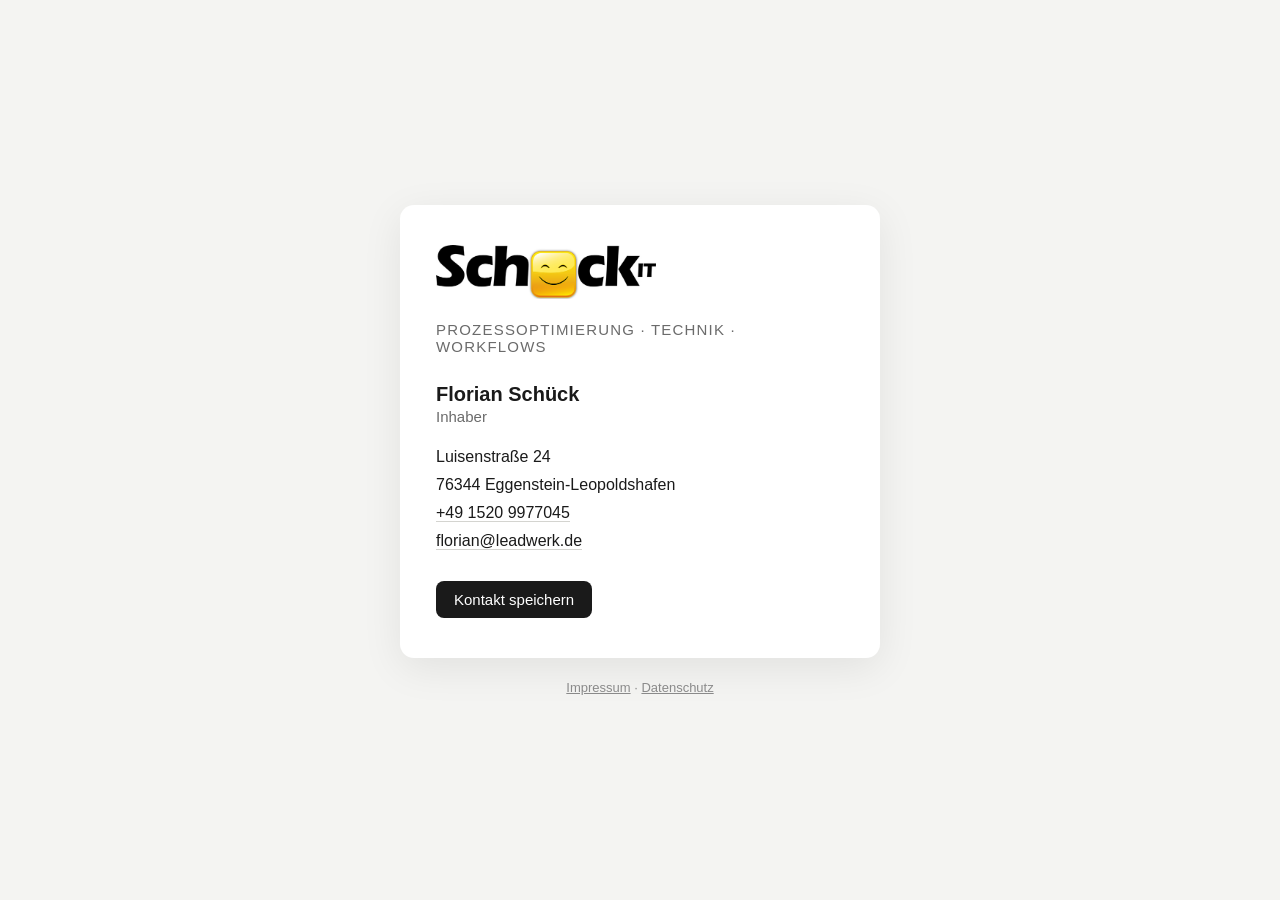
==== index.html @ f3e3b9bc "Visitenkarte Schück IT mit Impressum und Datenschutz Co-Authored-By: Claude Opus 5.5 <noreply@anthro" ====
<!doctype html><html lang="de"><head><meta charset="utf-8"><meta name="viewport" content="width=device-width,initial-scale=1">
<title>Schück IT · Prozessoptimierung, Technik, Workflows</title>
<meta name="description" content="Schück IT, Inhaber Florian Schück, Eggenstein-Leopoldshafen. Prozessoptimierung, Technik und Workflows.">
<link rel="icon" href="favicon.png"><link rel="stylesheet" href="style.css"></head><body>
<main class="karte">
<img src="logo.png" alt="Schück IT">
<p class="claim">Prozessoptimierung · Technik · Workflows</p>
<p class="name">Florian Schück</p>
<p class="rolle">Inhaber</p>
<p class="kontakt">Luisenstraße 24<br>76344 Eggenstein-Leopoldshafen<br>
<a href="tel:+4915209977045">+49 1520 9977045</a><br>
<a href="mailto:florian@leadwerk.de">florian@leadwerk.de</a></p>
<a class="vcf" href="florian-schueck.vcf">Kontakt speichern</a>
</main>
<footer><a href="impressum.html">Impressum</a> · <a href="datenschutz.html">Datenschutz</a></footer>
</body></html>
---- style.css ----
*{box-sizing:border-box;margin:0;padding:0}
html{font-family:-apple-system,BlinkMacSystemFont,"Segoe UI",Roboto,Helvetica,Arial,sans-serif;color:#1a1a1a;background:#f4f4f2}
body{min-height:100vh;display:flex;flex-direction:column;align-items:center;justify-content:center;padding:32px 16px}
.karte{background:#fff;max-width:480px;width:100%;border-radius:14px;padding:40px 36px;box-shadow:0 10px 40px rgba(0,0,0,.08)}
.karte img{width:220px;max-width:70%;height:auto;display:block}
.claim{margin-top:22px;font-size:15px;letter-spacing:.08em;text-transform:uppercase;color:#6b6b6b}
.name{margin-top:28px;font-size:20px;font-weight:650}
.rolle{color:#6b6b6b;font-size:15px;margin-top:2px}
.kontakt{margin-top:18px;line-height:1.75;font-size:16px}
.kontakt a{color:#1a1a1a;text-decoration:none;border-bottom:1px solid #d4d4d0}
.kontakt a:hover{border-color:#1a1a1a}
.vcf{display:inline-block;margin-top:26px;padding:10px 18px;border-radius:8px;background:#1a1a1a;color:#fff;text-decoration:none;font-size:15px}
footer{margin-top:22px;font-size:13px;color:#8a8a8a}
footer a{color:#8a8a8a}
.text{background:#fff;max-width:720px;width:100%;border-radius:14px;padding:40px 36px;line-height:1.65}
.text h1{font-size:24px;margin-bottom:18px}.text h2{font-size:17px;margin:24px 0 6px}
.text p{margin-bottom:10px}.text a{color:#1a1a1a}
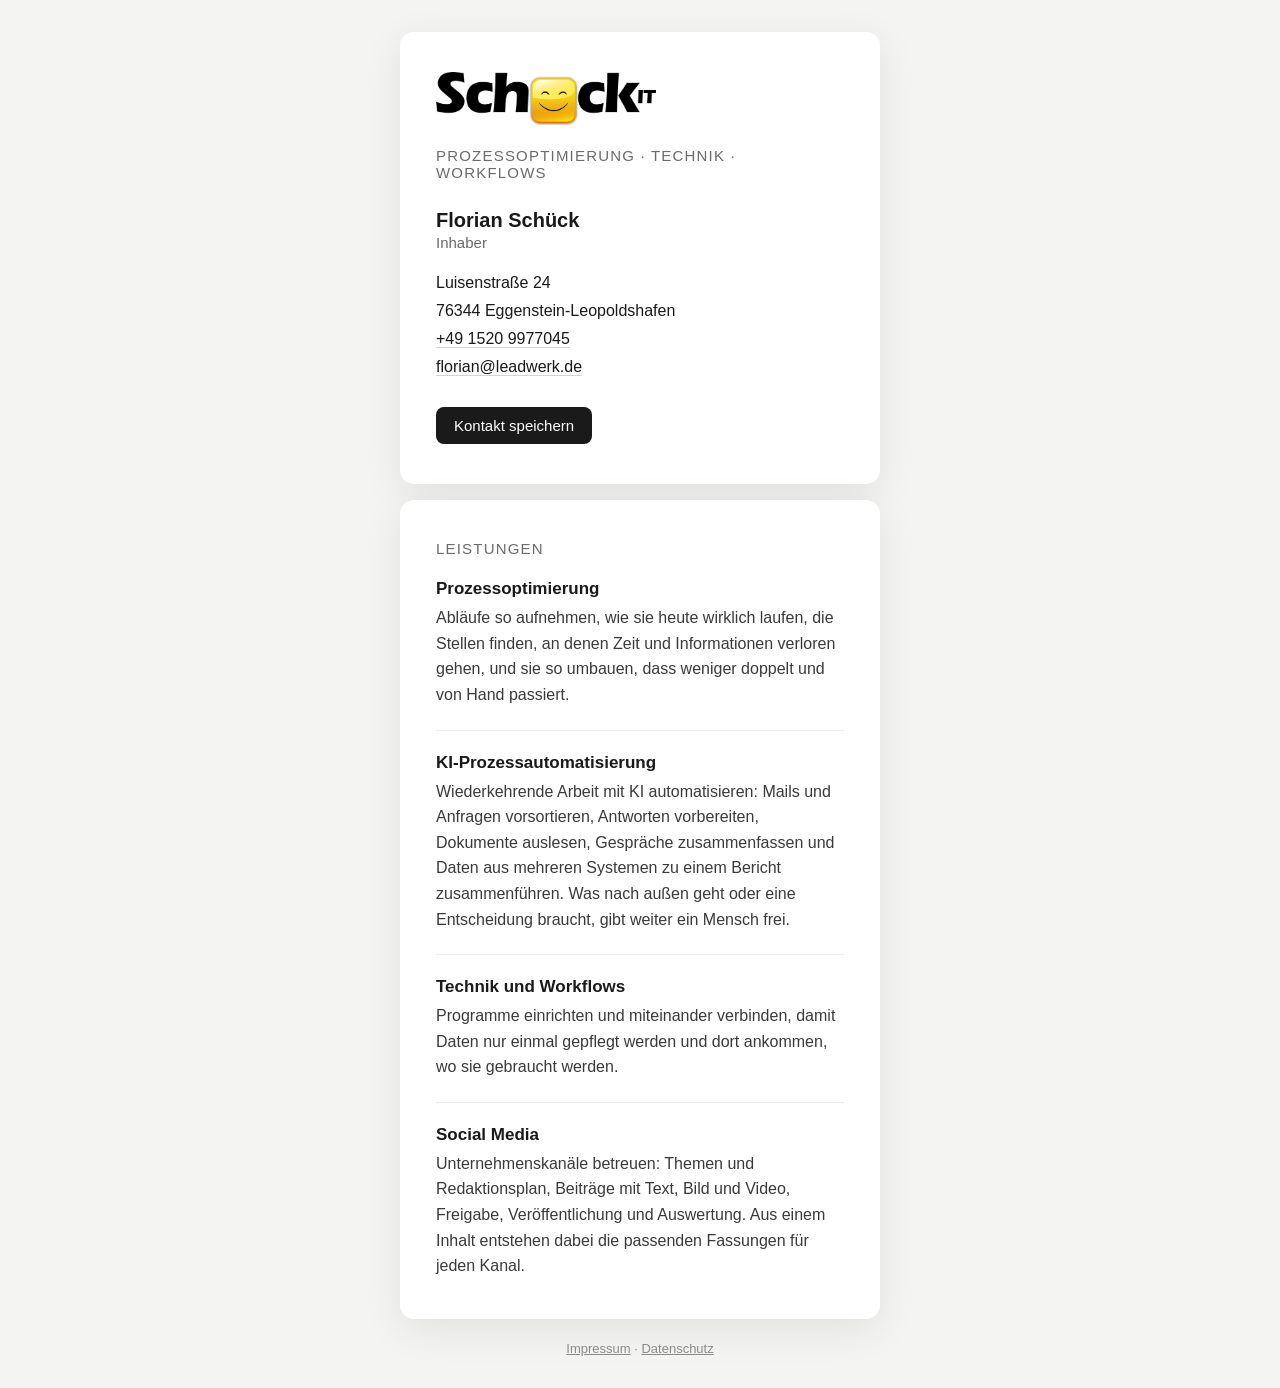
==== commit e9c664f3: "Leistungen ergänzen: KI-Prozessautomatisierung und Social Media Zweite Karte unter der Visitenkarte " ====
--- a/index.html
+++ b/index.html
@@ -1,8 +1,9 @@
 <!doctype html><html lang="de"><head><meta charset="utf-8"><meta name="viewport" content="width=device-width,initial-scale=1">
-<title>Schück IT · Prozessoptimierung, Technik, Workflows</title>
-<meta name="description" content="Schück IT, Inhaber Florian Schück, Eggenstein-Leopoldshafen. Prozessoptimierung, Technik und Workflows.">
+<title>Schück IT · Prozessoptimierung, KI-Automatisierung, Social Media</title>
+<meta name="description" content="Schück IT, Inhaber Florian Schück, Eggenstein-Leopoldshafen. Prozessoptimierung, KI-Prozessautomatisierung, Technik und Workflows, Social Media.">
 <link rel="icon" href="favicon.png"><link rel="stylesheet" href="style.css"></head><body>
-<main class="karte">
+<main class="seite">
+<section class="karte">
 <img src="logo.png" alt="Schück IT">
 <p class="claim">Prozessoptimierung · Technik · Workflows</p>
 <p class="name">Florian Schück</p>
@@ -11,6 +12,26 @@
 <a href="tel:+4915209977045">+49 1520 9977045</a><br>
 <a href="mailto:florian@leadwerk.de">florian@leadwerk.de</a></p>
 <a class="vcf" href="florian-schueck.vcf">Kontakt speichern</a>
+</section>
+<section class="karte leistungen" aria-labelledby="leistungen">
+<h2 id="leistungen">Leistungen</h2>
+<div class="leistung">
+<h3>Prozessoptimierung</h3>
+<p>Abläufe so aufnehmen, wie sie heute wirklich laufen, die Stellen finden, an denen Zeit und Informationen verloren gehen, und sie so umbauen, dass weniger doppelt und von Hand passiert.</p>
+</div>
+<div class="leistung">
+<h3>KI-Prozessautomatisierung</h3>
+<p>Wiederkehrende Arbeit mit KI automatisieren: Mails und Anfragen vorsortieren, Antworten vorbereiten, Dokumente auslesen, Gespräche zusammenfassen und Daten aus mehreren Systemen zu einem Bericht zusammenführen. Was nach außen geht oder eine Entscheidung braucht, gibt weiter ein Mensch frei.</p>
+</div>
+<div class="leistung">
+<h3>Technik und Workflows</h3>
+<p>Programme einrichten und miteinander verbinden, damit Daten nur einmal gepflegt werden und dort ankommen, wo sie gebraucht werden.</p>
+</div>
+<div class="leistung">
+<h3>Social Media</h3>
+<p>Unternehmenskanäle betreuen: Themen und Redaktionsplan, Beiträge mit Text, Bild und Video, Freigabe, Veröffentlichung und Auswertung. Aus einem Inhalt entstehen dabei die passenden Fassungen für jeden Kanal.</p>
+</div>
+</section>
 </main>
 <footer><a href="impressum.html">Impressum</a> · <a href="datenschutz.html">Datenschutz</a></footer>
 </body></html>
--- a/style.css
+++ b/style.css
@@ -1,6 +1,7 @@
 *{box-sizing:border-box;margin:0;padding:0}
 html{font-family:-apple-system,BlinkMacSystemFont,"Segoe UI",Roboto,Helvetica,Arial,sans-serif;color:#1a1a1a;background:#f4f4f2}
 body{min-height:100vh;display:flex;flex-direction:column;align-items:center;justify-content:center;padding:32px 16px}
+.seite{width:100%;max-width:480px;display:flex;flex-direction:column;gap:16px}
 .karte{background:#fff;max-width:480px;width:100%;border-radius:14px;padding:40px 36px;box-shadow:0 10px 40px rgba(0,0,0,.08)}
 .karte img{width:220px;max-width:70%;height:auto;display:block}
 .claim{margin-top:22px;font-size:15px;letter-spacing:.08em;text-transform:uppercase;color:#6b6b6b}
@@ -15,3 +16,8 @@
 .text{background:#fff;max-width:720px;width:100%;border-radius:14px;padding:40px 36px;line-height:1.65}
 .text h1{font-size:24px;margin-bottom:18px}.text h2{font-size:17px;margin:24px 0 6px}
 .text p{margin-bottom:10px}.text a{color:#1a1a1a}
+.leistungen h2{font-size:15px;font-weight:400;letter-spacing:.08em;text-transform:uppercase;color:#6b6b6b}
+.leistung{margin-top:22px}
+.leistung+.leistung{padding-top:22px;border-top:1px solid #ececea}
+.leistung h3{font-size:17px;font-weight:650}
+.leistung p{margin-top:6px;font-size:16px;line-height:1.6;color:#3a3a3a}
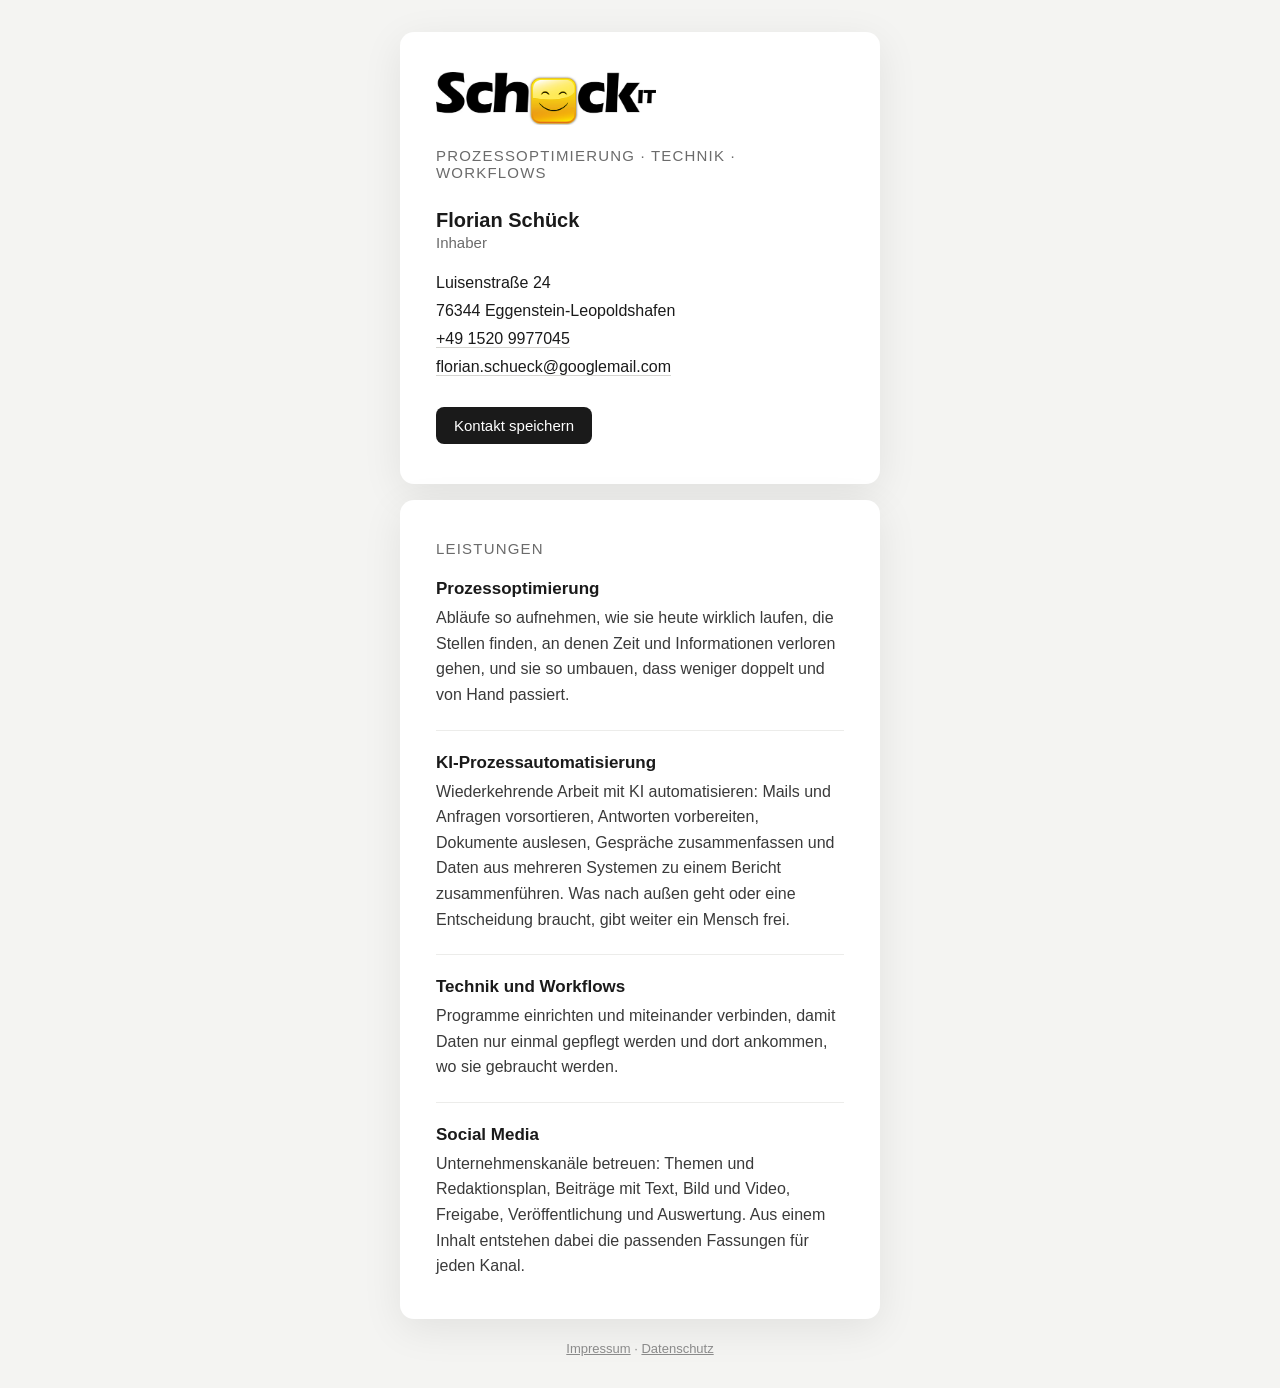
==== commit 4e32f595: "Kontaktadresse auf florian.schueck@googlemail.com umgestellt Co-Authored-By: Claude Opus 5.5 <norepl" ====
--- a/index.html
+++ b/index.html
@@ -10,7 +10,7 @@
 <p class="rolle">Inhaber</p>
 <p class="kontakt">Luisenstraße 24<br>76344 Eggenstein-Leopoldshafen<br>
 <a href="tel:+4915209977045">+49 1520 9977045</a><br>
-<a href="mailto:florian@leadwerk.de">florian@leadwerk.de</a></p>
+<a href="mailto:florian.schueck@googlemail.com">florian.schueck@googlemail.com</a></p>
 <a class="vcf" href="florian-schueck.vcf">Kontakt speichern</a>
 </section>
 <section class="karte leistungen" aria-labelledby="leistungen">
